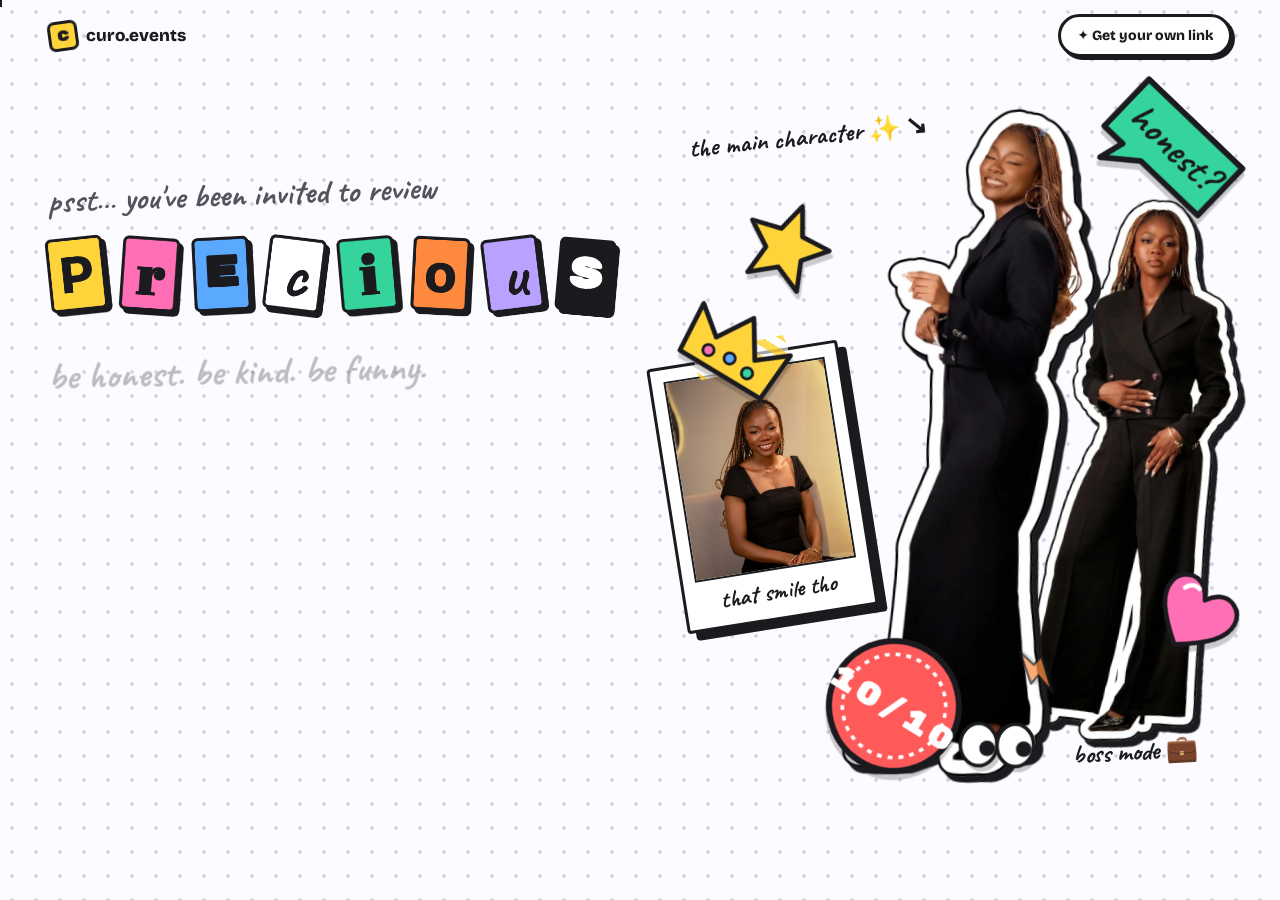
==== index.html @ eadc1a73 "initial commit" ====
<!doctype html>
<html lang="en">
<head>
  <meta charset="utf-8" />
  <meta name="viewport" content="width=device-width, initial-scale=1, viewport-fit=cover" />
  <title>Review Precious</title>
  <meta name="description" content="Be honest. Be kind. Be funny. Precious is reading every answer on camera." />
  <meta name="theme-color" content="#FFD43B" />
  <meta property="og:title" content="Review Precious ✦ she's reading it on camera" />
  <meta property="og:description" content="How kind is she? Why is she still single? 3 minutes, anonymous if you like." />
  <meta property="og:image" content="https://precious.curo.events/assets/img/og.jpg" />
  <meta property="og:url" content="https://precious.curo.events" />
  <meta property="og:type" content="website" />
  <meta name="twitter:card" content="summary_large_image" />
  <link rel="icon" href="data:image/svg+xml,%3Csvg xmlns='http://www.w3.org/2000/svg' viewBox='0 0 64 64'%3E%3Crect x='6' y='6' width='52' height='52' rx='10' fill='%23FFD43B' stroke='%231B1B1F' stroke-width='4' transform='rotate(-8 32 32)'/%3E%3Ctext x='32' y='45' font-family='Arial Black,sans-serif' font-size='34' font-weight='900' text-anchor='middle' fill='%231B1B1F'%3EP%3C/text%3E%3C/svg%3E" />
  <link rel="preconnect" href="https://fonts.googleapis.com" />
  <link rel="preconnect" href="https://fonts.gstatic.com" crossorigin />
  <link href="https://fonts.googleapis.com/css2?family=Bricolage+Grotesque:opsz,wght@12..96,400..800&family=Caveat:wght@500..700&family=Rubik+Mono+One&family=Abril+Fatface&display=swap" rel="stylesheet" />
  <link rel="stylesheet" href="styles.css" />
</head>
<body>
  <!-- Doodle stickers (placeholders until the generated sticker pack arrives) -->
  <svg width="0" height="0" style="position:absolute" aria-hidden="true">
    <defs>
      <symbol id="st-star" viewBox="0 0 100 100"><path d="M50 6l12 30 32 3-24 21 8 32-28-17-28 17 8-32L6 39l32-3z" fill="var(--yellow)" stroke="var(--ink)" stroke-width="5" stroke-linejoin="round"/></symbol>
      <symbol id="st-heart" viewBox="0 0 100 100"><path d="M50 88C20 66 6 50 8 32 10 16 28 8 41 18c4 3 7 7 9 11 2-4 5-8 9-11 13-10 31-2 33 14 2 18-12 34-42 56z" fill="var(--pink)" stroke="var(--ink)" stroke-width="5" stroke-linejoin="round"/><path d="M24 30c2-6 8-10 14-8" fill="none" stroke="#fff" stroke-width="5" stroke-linecap="round"/></symbol>
      <symbol id="st-sparkle" viewBox="0 0 100 100"><path d="M50 4c4 26 20 42 46 46-26 4-42 20-46 46-4-26-20-42-46-46C30 46 46 30 50 4z" fill="var(--blue)" stroke="var(--ink)" stroke-width="5" stroke-linejoin="round"/></symbol>
      <symbol id="st-stamp" viewBox="0 0 120 120"><g transform="rotate(-12 60 60)"><circle cx="60" cy="60" r="54" fill="var(--red)" stroke="var(--ink)" stroke-width="5"/><circle cx="60" cy="60" r="43" fill="none" stroke="#fff" stroke-width="3" stroke-dasharray="4 5"/><text x="60" y="71" text-anchor="middle" font-family="Rubik Mono One, sans-serif" font-size="27" fill="#fff">10/10</text></g></symbol>
      <symbol id="st-arrow" viewBox="0 0 140 80"><path d="M8 60C30 20 70 10 100 30c10 7 6 22-6 18-12-4-4-24 16-28 10-2 18 0 24 4" fill="none" stroke="var(--ink)" stroke-width="5" stroke-linecap="round"/><path d="M124 12l12 12-16 4" fill="none" stroke="var(--ink)" stroke-width="5" stroke-linecap="round" stroke-linejoin="round"/></symbol>
      <symbol id="st-eyes" viewBox="0 0 120 70"><ellipse cx="34" cy="35" rx="26" ry="30" fill="#fff" stroke="var(--ink)" stroke-width="5"/><ellipse cx="86" cy="35" rx="26" ry="30" fill="#fff" stroke="var(--ink)" stroke-width="5"/><circle cx="46" cy="40" r="11" fill="var(--ink)"/><circle cx="98" cy="40" r="11" fill="var(--ink)"/></symbol>
      <symbol id="st-bubble" viewBox="0 0 140 100"><path d="M14 14h112v56H58L30 92l6-22H14z" fill="var(--green)" stroke="var(--ink)" stroke-width="5" stroke-linejoin="round"/><text x="70" y="52" text-anchor="middle" font-family="Caveat, cursive" font-weight="700" font-size="34" fill="var(--ink)">honest?</text></symbol>
      <symbol id="st-cloud" viewBox="0 0 120 80"><path d="M30 70C14 70 6 60 8 48c2-10 12-16 22-14 2-14 14-24 28-24 13 0 24 8 27 20 14-2 27 8 27 21 0 11-9 19-20 19z" fill="#fff" stroke="var(--ink)" stroke-width="5" stroke-linejoin="round"/></symbol>
      <symbol id="st-bolt" viewBox="0 0 80 120"><path d="M48 4L10 68h24l-8 48 46-70H46z" fill="var(--orange)" stroke="var(--ink)" stroke-width="5" stroke-linejoin="round"/></symbol>
      <symbol id="st-crown" viewBox="0 0 120 90"><path d="M10 78l-4-56 30 24L60 8l24 38 30-24-4 56z" fill="var(--yellow)" stroke="var(--ink)" stroke-width="5" stroke-linejoin="round"/><circle cx="36" cy="62" r="6" fill="var(--pink)" stroke="var(--ink)" stroke-width="3"/><circle cx="60" cy="58" r="6" fill="var(--blue)" stroke="var(--ink)" stroke-width="3"/><circle cx="84" cy="62" r="6" fill="var(--green)" stroke="var(--ink)" stroke-width="3"/></symbol>
      <symbol id="st-smile" viewBox="0 0 100 100"><circle cx="50" cy="50" r="44" fill="var(--yellow)" stroke="var(--ink)" stroke-width="5"/><circle cx="36" cy="40" r="6" fill="var(--ink)"/><circle cx="64" cy="40" r="6" fill="var(--ink)"/><path d="M30 60c10 14 30 14 40 0" fill="none" stroke="var(--ink)" stroke-width="5" stroke-linecap="round"/></symbol>
      <symbol id="st-hmm" viewBox="0 0 100 100"><circle cx="50" cy="50" r="44" fill="var(--lilac)" stroke="var(--ink)" stroke-width="5"/><circle cx="36" cy="42" r="6" fill="var(--ink)"/><circle cx="64" cy="42" r="6" fill="var(--ink)"/><path d="M32 66h36" fill="none" stroke="var(--ink)" stroke-width="5" stroke-linecap="round"/></symbol>
      <symbol id="st-flame" viewBox="0 0 90 120"><path d="M45 6c6 22 34 34 34 66 0 24-16 42-34 42S11 96 11 72c0-18 10-26 14-38 4 10 8 14 12 16 2-16 0-30 8-44z" fill="var(--orange)" stroke="var(--ink)" stroke-width="5" stroke-linejoin="round"/><path d="M45 62c4 10 16 16 16 30 0 10-7 16-16 16s-16-6-16-16c0-8 6-12 8-18 2 4 4 6 6 6 0-6 0-12 2-18z" fill="var(--yellow)" stroke="var(--ink)" stroke-width="4" stroke-linejoin="round"/></symbol>
      <symbol id="st-squiggle" viewBox="0 0 300 30"><path d="M4 18c18-14 30 14 48 0s30 14 48 0 30 14 48 0 30 14 48 0 30 14 48 0 30 14 48 0" fill="none" stroke="currentColor" stroke-width="6" stroke-linecap="round"/></symbol>
    </defs>
  </svg>

  <header class="topbar">
    <a class="brand" href="#" data-home><span class="brand-tile">c</span>curo.events</a>
    <a class="pill" href="https://curo.events" target="_blank" rel="noopener" data-request-link>✦ Get your own link</a>
  </header>

  <div class="progress" aria-hidden="true"><span></span></div>

  <main id="app">
    <!-- INTRO -->
    <section class="screen intro is-active" data-screen="intro" aria-labelledby="intro-title">
      <div class="intro-grid">
        <div class="intro-copy">
          <p class="hand invite">psst… you've been invited to review</p>
          <h1 id="intro-title" class="ransom" data-ransom>Precious</h1>
          <p class="hand rules">be honest. be kind. be funny.
            <svg class="squiggle" viewBox="0 0 300 30" aria-hidden="true"><path d="M4 18c18-14 30 14 48 0s30 14 48 0 30 14 48 0 30 14 48 0 30 14 48 0" /></svg>
          </p>
          <p class="lede">She's reading every single answer <mark>on camera</mark> 🎥</p>

          <div class="sticky-note">
            <span class="tape tape-tl" aria-hidden="true"></span>
            <p class="note-title">why this exists ✏️</p>
            <p>To build deeper relationships, and to help her become a better friend, sister, partner and person <strong>to you</strong>.</p>
          </div>

          <div class="intro-cta">
            <button class="btn btn-primary" type="button" data-start>Start the review <span aria-hidden="true">→</span></button>
            <span class="hint">⏱ about 3 mins · 🤫 anonymous if you like</span>
          </div>
        </div>

        <div class="collage" aria-hidden="true">
          <img class="cutout c-hero" src="assets/img/sticker-hero.webp" alt="" fetchpriority="high" />
          <figure class="polaroid p2"><span class="tape"></span><img src="assets/img/smile.jpg" alt="" /><figcaption>that smile tho</figcaption></figure>
          <img class="cutout c-power" src="assets/img/sticker-power.webp" alt="" />
          <p class="hand cut-label l-hero">the main character ✨</p>
          <p class="hand cut-label l-power">boss mode 💼</p>

          <svg class="sticker drag d1"><use href="#st-star"/></svg>
          <svg class="sticker drag d2"><use href="#st-heart"/></svg>
          <svg class="sticker drag d3"><use href="#st-stamp"/></svg>
          <svg class="sticker drag d4"><use href="#st-bubble"/></svg>
          <svg class="sticker drag d5"><use href="#st-crown"/></svg>
          <svg class="sticker drag d6"><use href="#st-eyes"/></svg>
          <svg class="sticker drag d7"><use href="#st-bolt"/></svg>
          <svg class="sticker drag d8"><use href="#st-sparkle"/></svg>
          <p class="hand drag-hint">psst, drag the stickers ↗</p>
        </div>
      </div>

      <div class="washi" aria-hidden="true">
        <div class="washi-track">
          <span>be honest ✦ be kind ✦ be funny ✦ she's reading this on camera 🎥 ✦ is she still single?? 👀 ✦ rate her out of 10 ✦ </span>
          <span>be honest ✦ be kind ✦ be funny ✦ she's reading this on camera 🎥 ✦ is she still single?? 👀 ✦ rate her out of 10 ✦ </span>
        </div>
      </div>
    </section>

    <!-- Question screens are rendered here by app.js -->
    <div id="flow"></div>

    <!-- THANK YOU -->
    <section class="screen thanks" data-screen="thanks" aria-labelledby="thanks-title">
      <canvas class="confetti" aria-hidden="true"></canvas>
      <div class="envelope" aria-hidden="true">
        <div class="env-back"></div>
        <div class="env-letter"><span>for Precious ♥</span></div>
        <div class="env-front"></div>
        <div class="env-flap"></div>
        <div class="env-seal"><svg><use href="#st-heart"/></svg></div>
      </div>
      <h2 id="thanks-title" class="ransom ransom-sm" data-ransom>Sent!</h2>
      <p class="hand thanks-note">Precious will open this on camera. Watch out for the video 👀</p>

      <div class="cta-card">
        <span class="tape tape-tl" aria-hidden="true"></span>
        <span class="tape tape-tr" aria-hidden="true"></span>
        <svg class="sticker cta-star" aria-hidden="true"><use href="#st-star"/></svg>
        <p class="hand cta-kicker">your turn!</p>
        <h3>Want to know what <mark>your</mark> people really think of you?</h3>
        <p>Get your own personalised review link. Send it to friends, family, even clients. Read the answers whenever you like, birthday or not.</p>
        <a class="btn btn-primary" href="https://curo.events" target="_blank" rel="noopener" data-request-link>Request your own link <span aria-hidden="true">→</span></a>
      </div>
    </section>
  </main>


  <script src="https://cdnjs.cloudflare.com/ajax/libs/gsap/3.12.5/gsap.min.js"></script>
  <script src="config.js"></script>
  <script src="app.js"></script>
</body>
</html>
---- styles.css ----
:root {
  --paper: #fcfbff;
  --dot: #d9d4ea;
  --ink: #1b1b1f;
  --yellow: #ffd43b;
  --pink: #ff6fb5;
  --orange: #ff8a3d;
  --blue: #5aa9ff;
  --green: #35d49c;
  --lilac: #b8a1ff;
  --red: #ff5a5a;
  --muted: #55535e;

  --display: "Bricolage Grotesque", system-ui, sans-serif;
  --hand: "Caveat", "Comic Sans MS", cursive;
  --ease: cubic-bezier(0.2, 0.8, 0.2, 1);
  --b: 3px solid var(--ink);
  --gutter: clamp(16px, 4vw, 48px);
}

*, *::before, *::after { box-sizing: border-box; }
html { -webkit-text-size-adjust: 100%; }
body {
  margin: 0;
  min-height: 100svh;
  color: var(--ink);
  background-color: var(--paper);
  background-image: radial-gradient(var(--dot) 1.6px, transparent 1.7px);
  background-size: 24px 24px;
  font-family: var(--display);
  font-size: 17px;
  line-height: 1.5;
  overflow-x: hidden;
  -webkit-font-smoothing: antialiased;
}
img { display: block; max-width: 100%; }
button { font: inherit; color: inherit; cursor: pointer; }
::selection { background: var(--yellow); }
:focus-visible { outline: 3px dashed var(--blue); outline-offset: 4px; }
mark {
  background: linear-gradient(100deg, transparent 2%, var(--yellow) 4%, var(--yellow) 96%, transparent 98%);
  padding: 0 0.2em; margin: 0 -0.1em; color: inherit;
  box-decoration-break: clone; -webkit-box-decoration-break: clone;
}
.hand { font-family: var(--hand); font-weight: 700; }

/* Washi tape pieces */
.tape {
  position: absolute; width: 96px; height: 28px; z-index: 3;
  background: repeating-linear-gradient(45deg, rgba(255, 111, 181, 0.75) 0 8px, rgba(255, 255, 255, 0.6) 8px 16px);
  box-shadow: 0 1px 2px rgba(0, 0, 0, 0.12);
  clip-path: polygon(3% 0, 97% 4%, 100% 50%, 96% 100%, 4% 96%, 0 50%);
}
.tape-tl { top: -12px; left: 18px; transform: rotate(-8deg); }
.tape-tr { top: -12px; right: 18px; transform: rotate(7deg); background: repeating-linear-gradient(-45deg, rgba(90, 169, 255, 0.75) 0 8px, rgba(255, 255, 255, 0.6) 8px 16px); }

/* Top bar */
.topbar {
  position: fixed; top: 0; left: 0; right: 0; z-index: 40;
  display: flex; justify-content: space-between; align-items: center;
  padding: 14px var(--gutter);
  padding-top: max(14px, env(safe-area-inset-top));
  pointer-events: none;
}
.topbar > * { pointer-events: auto; }
.brand { display: inline-flex; align-items: center; gap: 8px; font-weight: 800; font-size: 17px; color: var(--ink); text-decoration: none; }
.brand-tile {
  display: grid; place-items: center; width: 30px; height: 30px;
  background: var(--yellow); border: var(--b); border-radius: 7px;
  font-family: "Rubik Mono One", sans-serif; font-size: 14px; transform: rotate(-8deg);
}
.pill {
  display: inline-block; color: var(--ink); text-decoration: none;
  background: #fff; border: var(--b); border-radius: 999px;
  padding: 8px 16px; font-size: 14px; font-weight: 800;
  box-shadow: 3px 3px 0 var(--ink);
  transition: transform 0.2s var(--ease), box-shadow 0.2s var(--ease), background 0.2s;
}
.pill:hover { background: var(--yellow); transform: translate(-2px, -2px) rotate(-2deg); box-shadow: 5px 5px 0 var(--ink); }

.progress { position: fixed; left: 0; right: 0; top: 0; height: 7px; z-index: 41; }
.progress span {
  display: block; height: 100%; width: 0;
  background: repeating-linear-gradient(-45deg, var(--pink) 0 10px, var(--yellow) 10px 20px);
  border-bottom: 2px solid var(--ink); border-right: 2px solid var(--ink);
  transition: width 0.6s var(--ease);
}

/* Screens */
.screen { display: none; min-height: 100svh; padding: 92px var(--gutter) 48px; position: relative; }
.screen.is-active { display: flex; flex-direction: column; }

/* Buttons */
.btn {
  color: var(--ink); text-decoration: none;
  display: inline-flex; align-items: center; gap: 10px;
  border: var(--b); border-radius: 14px;
  padding: 15px 26px;
  font-weight: 800; font-size: 18px;
  background: #fff;
  box-shadow: 5px 5px 0 var(--ink);
  transition: transform 0.18s var(--ease), box-shadow 0.18s var(--ease), background 0.2s;
}
.btn span { transition: transform 0.25s var(--ease); display: inline-block; }
.btn:hover { transform: translate(-2px, -2px) rotate(-1deg); box-shadow: 7px 7px 0 var(--ink); }
.btn:hover span { transform: translateX(4px) rotate(-10deg); }
.btn:active { transform: translate(3px, 3px); box-shadow: 1px 1px 0 var(--ink); }
.btn-primary { background: var(--pink); }
.btn-ghost {
  border: 0; box-shadow: none; background: transparent; padding: 15px 10px;
  font-family: var(--hand); font-size: 24px; font-weight: 700; text-decoration: underline wavy; text-underline-offset: 6px;
}
.btn-ghost:hover { box-shadow: none; transform: rotate(-3deg); }
.btn-block { width: 100%; justify-content: center; }
.btn:disabled { opacity: 0.4; pointer-events: none; }

.sticker { position: absolute; width: 80px; height: 80px; z-index: 4; filter: drop-shadow(3px 4px 0 rgba(27, 27, 31, 0.22)); }

/* ---------- INTRO ---------- */
.intro { padding-bottom: 0; overflow: hidden; }
.intro-grid {
  flex: 1; display: grid; grid-template-columns: 1fr 1fr;
  gap: clamp(16px, 4vw, 64px); align-items: center;
  max-width: 1320px; width: 100%; margin: 0 auto;
}
.intro-copy { position: relative; z-index: 5; }
.invite { font-size: clamp(26px, 2.6vw, 34px); margin: 0 0 10px; transform: rotate(-2deg); transform-origin: left; color: var(--muted); }

/* Ransom-note letters */
.ransom { margin: 0; display: flex; flex-wrap: nowrap; gap: 1.2cqi; line-height: 1; container-type: inline-size; width: 100%; max-width: 640px; }
.ransom-sm { max-width: 400px; margin-inline: auto; }
.ransom .tile {
  flex: 1 1 0; min-width: 0;
  display: grid; place-items: center;
  aspect-ratio: 0.82;
  font-size: 9.6cqi;
  border: var(--b); border-radius: 6px;
  box-shadow: 4px 4px 0 var(--ink);
  will-change: transform;
}
.ransom-sm .tile { font-size: 13cqi; }
.ransom .f0 { font-family: var(--display); font-weight: 800; }
.ransom .f1 { font-family: "Abril Fatface", serif; }
.ransom .f2 { font-family: "Rubik Mono One", sans-serif; font-size: 7.6cqi; }
.ransom .f3 { font-family: var(--hand); font-weight: 700; font-size: 12cqi; }
.ransom-sm .f2 { font-size: 10cqi; }
.ransom-sm .f3 { font-size: 16cqi; }

.rules { position: relative; display: inline-block; font-size: clamp(30px, 3vw, 40px); margin: 22px 0 0; transform: rotate(-1.5deg); }
.squiggle { position: absolute; left: 0; bottom: -10px; width: 100%; height: 16px; overflow: visible; }
.squiggle path { fill: none; stroke: var(--pink); stroke-width: 6; stroke-linecap: round; }
.lede { font-size: clamp(19px, 1.7vw, 23px); font-weight: 600; margin: 18px 0 0; max-width: 40ch; }
.lede mark { white-space: nowrap; }

.sticky-note {
  position: relative; margin: 30px 0 0; max-width: 420px;
  background: var(--yellow); border: var(--b); border-radius: 4px;
  padding: 22px 22px 18px;
  box-shadow: 6px 6px 0 var(--ink);
  transform: rotate(-1.8deg);
  font-size: 16px;
}
.sticky-note p { margin: 0; }
.note-title { font-family: var(--hand); font-weight: 700; font-size: 28px; line-height: 1; margin-bottom: 6px !important; }
.intro-cta { display: flex; flex-wrap: wrap; align-items: center; gap: 14px 20px; margin-top: 34px; }
.hint { font-size: 15px; font-weight: 600; color: var(--muted); }

.collage { position: relative; height: min(76svh, 700px); }
.polaroid {
  position: absolute; margin: 0;
  background: #fff; border: var(--b); border-radius: 4px;
  padding: 12px 12px 0;
  box-shadow: 8px 8px 0 var(--ink);
}
.polaroid img { width: 100%; aspect-ratio: 4 / 5; object-fit: cover; border: 2px solid var(--ink); }
.polaroid figcaption { font-family: var(--hand); font-weight: 700; font-size: 24px; text-align: center; padding: 6px 0 10px; line-height: 1.3; }
.polaroid .tape { top: -14px; left: 50%; margin-left: -48px; transform: rotate(-4deg); }
.cutout { position: absolute; width: auto; max-width: none; filter: drop-shadow(6px 6px 0 var(--ink)); pointer-events: none; }
.c-hero { height: 98%; left: 34%; top: 0; transform: rotate(3deg); z-index: 3; }
.c-power { height: 80%; right: 0; top: 13%; transform: rotate(6deg); z-index: 1; }
.cut-label { position: absolute; margin: 0; font-size: 26px; line-height: 1.2; z-index: 6; white-space: nowrap; }
.l-hero { top: 2%; left: 4%; transform: rotate(-6deg); }
.l-hero::after { content: " ↘"; }
.l-power { top: 92%; right: 6%; transform: rotate(-3deg); }
.p2 { width: 34%; left: 0; top: 36%; transform: rotate(-9deg); z-index: 3; }
.p2 img { object-position: 50% 16%; }
.p2 .tape { background: repeating-linear-gradient(45deg, rgba(255, 212, 59, 0.85) 0 8px, rgba(255, 255, 255, 0.6) 8px 16px); }

.drag { cursor: grab; touch-action: none; user-select: none; -webkit-user-select: none; }
.drag:active { cursor: grabbing; }
.drag.dragging { filter: drop-shadow(8px 12px 0 rgba(27, 27, 31, 0.25)); z-index: 10; }
.d1 { top: 14%; left: 14%; width: 84px; height: 84px; }
.d2 { bottom: 20%; right: 0; width: 76px; height: 76px; }
.d3 { bottom: 4%; left: 30%; width: 116px; height: 116px; }
.d4 { top: 0; right: 0; width: 130px; height: 94px; }
.d5 { top: 30%; left: 4%; width: 96px; height: 72px; }
.d6 { bottom: 3%; right: 34%; width: 84px; height: 50px; }
.d7 { bottom: 12%; right: 30%; width: 50px; height: 76px; }
.d8 { top: 0; left: 62%; width: 52px; height: 52px; }
.drag-hint { position: absolute; bottom: -34px; left: 2%; margin: 0; font-size: 24px; color: var(--muted); transform: rotate(-4deg); z-index: 6; }

.washi {
  margin: 28px calc(var(--gutter) * -1) 0;
  overflow: hidden; white-space: nowrap;
  background: repeating-linear-gradient(90deg, rgba(255, 212, 59, 0.9) 0 40px, rgba(255, 228, 120, 0.9) 40px 80px);
  border-top: var(--b); border-bottom: var(--b);
  font-family: var(--hand); font-weight: 700; font-size: clamp(24px, 2.4vw, 32px);
  padding: 6px 0 8px;
  transform: rotate(-1.5deg) scale(1.03);
}
.washi-track { display: inline-flex; animation: marquee 30s linear infinite; }
.washi-track span { padding-right: 0.5em; }
@keyframes marquee { to { transform: translateX(-50%); } }

/* ---------- QUESTION SCREENS ---------- */
.q-screen { justify-content: center; padding-bottom: 80px; }
.q-wrap { width: 100%; max-width: 760px; margin: 0 auto; position: relative; }
.q-count { display: flex; align-items: center; gap: 10px; margin-bottom: 22px; flex-wrap: wrap; }
.label-tape {
  display: inline-block; background: var(--ink); color: #fff;
  font-family: "Rubik Mono One", sans-serif; font-size: 12px; letter-spacing: 0.08em;
  padding: 7px 12px 6px; border-radius: 3px; transform: rotate(-2deg);
}
.label-tape.alt { background: #fff; color: var(--ink); border: 2px solid var(--ink); transform: rotate(1.5deg); }

.scrap {
  position: relative;
  background: var(--scrap, var(--yellow));
  border: var(--b); border-radius: 6px;
  padding: clamp(26px, 4vw, 40px) clamp(20px, 3.4vw, 36px);
  box-shadow: 8px 8px 0 var(--ink);
  transform: rotate(var(--tilt, -1deg));
}
.q-title {
  font-family: var(--display); font-weight: 800;
  font-size: clamp(1.9rem, 4.8vw, 3.3rem);
  line-height: 1.22; letter-spacing: -0.02em;
  margin: 0; text-wrap: balance;
  padding-right: clamp(70px, 14vw, 120px);
}
.q-title em {
  font-style: normal;
  background: #fff; border: 2.5px solid var(--ink); border-radius: 8px;
  padding: 0 0.16em; box-shadow: 3px 3px 0 var(--ink);
  box-decoration-break: clone; -webkit-box-decoration-break: clone;
}
.mini-pol {
  position: absolute; top: -34px; right: -14px; z-index: 3;
  width: clamp(88px, 13vw, 124px);
  background: #fff; border: var(--b); border-radius: 3px; padding: 6px 6px 18px;
  box-shadow: 4px 4px 0 var(--ink); transform: rotate(7deg);
}
.mini-pol img { width: 100%; aspect-ratio: 1; object-fit: cover; object-position: 50% 14%; border: 2px solid var(--ink); }
.mini-pol .slap { position: absolute; width: 64px; height: 64px; left: -26px; bottom: -14px; }
.q-sub { font-weight: 600; margin: 18px 0 0; }

.answer { margin-top: 28px; }
.paper {
  background-color: #fff;
  background-image: repeating-linear-gradient(transparent 0 43px, #c9dcff 43px 45px);
  border: var(--b); border-radius: 6px;
  box-shadow: 5px 5px 0 var(--ink);
  padding: 6px 18px 4px;
  transform: rotate(0.6deg);
  position: relative;
}
.paper::before { content: ""; position: absolute; top: 0; bottom: 0; left: 44px; border-left: 2px solid rgba(255, 90, 90, 0.5); }
.input-line, .input-area {
  width: 100%; background: transparent; border: 0; outline: none; color: var(--ink);
  font-family: var(--hand); font-weight: 600; font-size: 32px; line-height: 45px;
  padding: 0 0 0 36px; display: block;
}
.input-area { resize: none; min-height: 135px; overflow: hidden; }
.input-line::placeholder, .input-area::placeholder { color: var(--muted); opacity: 0.85; }
.input-line:disabled { opacity: 0.35; }

.toggle { display: inline-flex; align-items: center; gap: 12px; margin-top: 22px; font-size: 17px; font-weight: 700; cursor: pointer; user-select: none; }
.toggle input { position: absolute; opacity: 0; pointer-events: none; }
.toggle .track { width: 52px; height: 30px; border-radius: 999px; background: #fff; border: var(--b); position: relative; transition: background 0.25s; box-shadow: 2px 2px 0 var(--ink); }
.toggle .track::after { content: ""; position: absolute; top: 3px; left: 3px; width: 18px; height: 18px; border-radius: 50%; background: var(--ink); transition: transform 0.3s var(--ease); }
.toggle input:checked + .track { background: var(--green); }
.toggle input:checked + .track::after { transform: translateX(22px); }
.toggle input:focus-visible + .track { outline: 3px dashed var(--blue); outline-offset: 3px; }

/* Relationship stickers */
.rel-grid { display: grid; grid-template-columns: repeat(auto-fill, minmax(165px, 1fr)); gap: 16px; margin-top: 30px; }
.rel-card {
  display: flex; flex-direction: column; align-items: flex-start; gap: 8px; text-align: left;
  background: var(--c, #fff); border: var(--b); border-radius: 14px;
  padding: 16px; font-weight: 800; font-size: 16px;
  box-shadow: 4px 4px 0 var(--ink);
  transform: rotate(var(--r, 0deg));
  transition: transform 0.2s var(--ease), box-shadow 0.2s var(--ease);
}
.rel-card .emo { font-size: 32px; line-height: 1; }
.rel-card:hover { transform: rotate(0deg) translate(-2px, -3px) scale(1.03); box-shadow: 6px 7px 0 var(--ink); }
.rel-card[aria-pressed="true"] { background: var(--ink); color: #fff; transform: rotate(0) scale(1.06); box-shadow: 6px 6px 0 var(--pink); }

/* Rating bubbles */
.rating { display: grid; grid-template-columns: repeat(10, 1fr); gap: 10px; margin-top: 30px; }
.rate-btn {
  width: 100%; aspect-ratio: 1; border-radius: 50%;
  background: #fff; border: var(--b);
  font-weight: 800; font-size: clamp(18px, 2.2vw, 24px);
  box-shadow: 3px 3px 0 var(--ink);
  transition: transform 0.18s var(--ease), background 0.18s, box-shadow 0.18s;
}
.rate-btn:hover { transform: translateY(-4px) rotate(-6deg); }
.rate-btn.is-lit { background: var(--c); }
.rate-btn[aria-checked="true"] { transform: scale(1.22) rotate(-8deg); box-shadow: 4px 4px 0 var(--ink); z-index: 2; }
.rate-scale { display: flex; justify-content: space-between; font-family: var(--hand); font-weight: 700; font-size: 22px; color: var(--muted); margin-top: 10px; }
.reaction { margin-top: 20px; min-height: 70px; display: flex; align-items: center; gap: 14px; font-family: var(--hand); font-weight: 700; font-size: clamp(28px, 3vw, 36px); }
.reaction .big {
  display: inline-grid; place-items: center; min-width: 70px; height: 70px; padding: 0 10px;
  background: var(--ink); color: #fff; border-radius: 12px;
  font-family: "Rubik Mono One", sans-serif; font-size: 30px; transform: rotate(-6deg);
}

.q-actions { display: flex; align-items: center; gap: 10px; margin-top: 30px; flex-wrap: wrap; }
.q-actions .key-hint { margin-left: auto; font-family: var(--hand); font-weight: 700; font-size: 22px; color: var(--muted); }
.q-back { position: absolute; left: var(--gutter); bottom: 22px; background: none; border: 0; font-family: var(--hand); font-weight: 700; font-size: 24px; color: var(--muted); padding: 6px 0; }
.q-back:hover { color: var(--ink); transform: rotate(-3deg); }

.review-list { list-style: none; padding: 0; margin: 24px 0 0; max-height: 44svh; overflow: auto; background: #fff; border: var(--b); border-radius: 8px; box-shadow: 5px 5px 0 var(--ink); }
.review-list li { display: grid; grid-template-columns: 1fr auto; gap: 16px; padding: 12px 16px; border-bottom: 2px dashed var(--dot); font-size: 15px; }
.review-list li:last-child { border-bottom: 0; }
.review-list .rq { color: var(--muted); font-weight: 500; }
.review-list .ra { font-family: var(--hand); font-weight: 700; font-size: 22px; line-height: 1.1; text-align: right; max-width: 20ch; line-height: 1.3; overflow: hidden; text-overflow: ellipsis; white-space: nowrap; }
.review-list button { background: none; border: 0; padding: 0; text-align: left; }
.review-list button:hover .rq { color: var(--ink); text-decoration: underline wavy var(--pink); }
.form-error { display: inline-block; background: #c62828; color: #fff; font-weight: 700; font-size: 15px; margin: 16px 0 0; padding: 6px 12px; border: 2px solid var(--ink); border-radius: 8px; transform: rotate(-1deg); }
.form-error[hidden] { display: none; }

/* ---------- THANKS ---------- */
.thanks { align-items: center; text-align: center; justify-content: center; overflow: hidden; }
.confetti { position: fixed; inset: 0; width: 100%; height: 100%; pointer-events: none; z-index: 30; }
.thanks .ransom { justify-content: center; margin-top: 26px; }
.thanks-note { font-size: clamp(26px, 3vw, 34px); margin: 14px auto 0; max-width: 24ch; line-height: 1.3; transform: rotate(-1deg); }

.envelope { position: relative; width: 230px; height: 156px; margin-top: 10px; perspective: 800px; }
.env-back, .env-front, .env-flap, .env-letter { position: absolute; left: 0; width: 100%; }
.env-back { inset: 0; height: 100%; background: var(--blue); border: var(--b); border-radius: 10px; }
.env-letter {
  left: 9%; width: 82%; height: 124px; bottom: 10px;
  background: #fff; border: 2.5px solid var(--ink); border-radius: 4px;
  display: grid; place-items: start center; padding-top: 14px;
  font-family: var(--hand); font-weight: 700; font-size: 24px;
}
.env-front {
  bottom: 0; height: 100%;
  background: var(--yellow);
  clip-path: polygon(0 0, 50% 55%, 100% 0, 100% 100%, 0 100%);
  border-radius: 10px;
  box-shadow: inset 0 0 0 3px var(--ink);
}
.env-flap { top: 0; height: 60%; background: var(--pink); clip-path: polygon(0 0, 100% 0, 50% 100%); transform-origin: top center; }
.env-seal { position: absolute; left: 50%; top: 50%; width: 58px; height: 58px; margin: -29px 0 0 -29px; z-index: 4; }
.env-seal svg { width: 100%; height: 100%; }

.cta-card {
  position: relative; margin-top: 52px; max-width: 580px; width: 100%; text-align: left;
  background: var(--green); border: var(--b); border-radius: 8px;
  padding: 32px 30px 30px; box-shadow: 10px 10px 0 var(--ink); transform: rotate(-1deg);
}
.cta-kicker { font-size: 30px; margin: 0; line-height: 1; transform: rotate(-3deg); transform-origin: left; }
.cta-card h3 { font-weight: 800; font-size: clamp(26px, 3.4vw, 36px); line-height: 1.18; margin: 8px 0 12px; letter-spacing: -0.02em; }
.cta-card p { margin: 0 0 24px; font-weight: 500; }
.cta-card .btn-primary { background: #fff; }
.cta-star { top: -36px; right: 14px; width: 72px; height: 72px; }

/* ---------- RESPONSIVE ---------- */
@media (max-width: 900px) {
  .screen { padding-top: 76px; }
  .intro-grid { grid-template-columns: 1fr; gap: 14px; }
  .collage { order: -1; height: 92vw; max-height: 480px; margin: 8px 0 6px; }
  .polaroid { padding: 7px 7px 0; box-shadow: 5px 5px 0 var(--ink); }
  .polaroid figcaption { font-size: 17px; padding: 3px 0 6px; }
  .polaroid .tape { width: 70px; height: 22px; margin-left: -35px; }
  .p2 { width: 32%; top: 30%; }
  .cut-label { font-size: 18px; }
  .sticker.drag { scale: 0.68; }
  .drag-hint { font-size: 19px; bottom: -14px; }
  .ransom { gap: 4px; }
  .ransom .tile { box-shadow: 3px 3px 0 var(--ink); border-width: 2.5px; }
  .d5 { top: 12%; left: 2%; }
  .d3 { top: auto; bottom: -9%; left: 36%; }
  .d6, .d7 { display: none; }
  .intro-cta { margin-bottom: 8px; }
  .rating { grid-template-columns: repeat(5, 1fr); gap: 12px; }
  .mini-pol { top: -58px; right: -4px; width: 78px; padding: 5px 5px 14px; }
  .q-title { padding-right: 76px; }
  .q-actions .key-hint { display: none; }
  .q-back { bottom: 12px; }
}
@media (max-width: 420px) {
  .rel-grid { grid-template-columns: 1fr 1fr; gap: 12px; }
  .rel-card { padding: 12px; font-size: 14.5px; }
  .pill { padding: 7px 12px; font-size: 13px; }
  .brand { font-size: 15px; }
  .input-line, .input-area { font-size: 28px; }
}

@media (prefers-reduced-motion: reduce) {
  *, *::before, *::after { animation-duration: 0.001ms !important; animation-iteration-count: 1 !important; transition-duration: 0.001ms !important; }
}
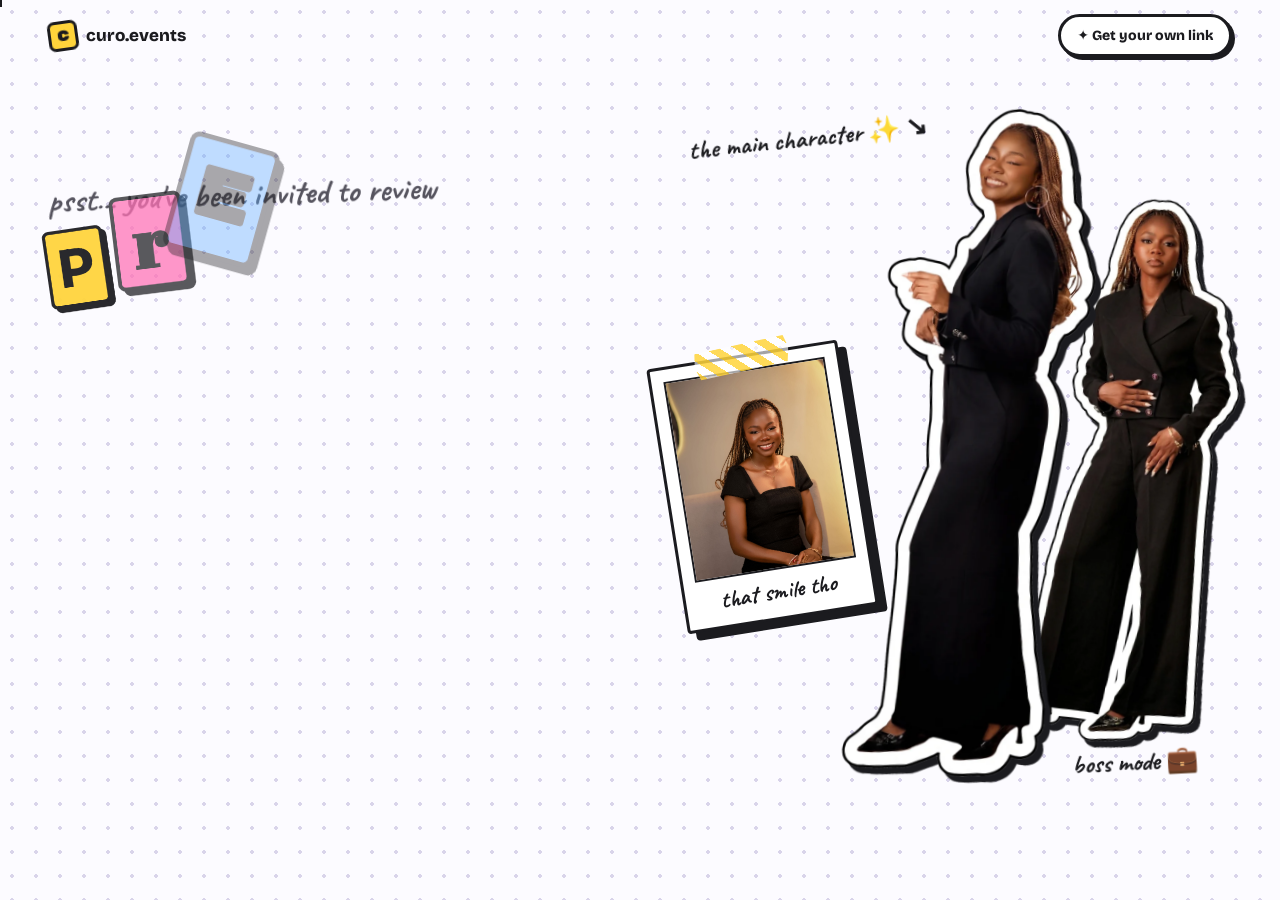
==== commit 0713d478: "Precious Wrapped, new questions, Firebase" ====
--- a/index.html
+++ b/index.html
@@ -19,25 +19,6 @@
   <link rel="stylesheet" href="styles.css" />
 </head>
 <body>
-  <!-- Doodle stickers (placeholders until the generated sticker pack arrives) -->
-  <svg width="0" height="0" style="position:absolute" aria-hidden="true">
-    <defs>
-      <symbol id="st-star" viewBox="0 0 100 100"><path d="M50 6l12 30 32 3-24 21 8 32-28-17-28 17 8-32L6 39l32-3z" fill="var(--yellow)" stroke="var(--ink)" stroke-width="5" stroke-linejoin="round"/></symbol>
-      <symbol id="st-heart" viewBox="0 0 100 100"><path d="M50 88C20 66 6 50 8 32 10 16 28 8 41 18c4 3 7 7 9 11 2-4 5-8 9-11 13-10 31-2 33 14 2 18-12 34-42 56z" fill="var(--pink)" stroke="var(--ink)" stroke-width="5" stroke-linejoin="round"/><path d="M24 30c2-6 8-10 14-8" fill="none" stroke="#fff" stroke-width="5" stroke-linecap="round"/></symbol>
-      <symbol id="st-sparkle" viewBox="0 0 100 100"><path d="M50 4c4 26 20 42 46 46-26 4-42 20-46 46-4-26-20-42-46-46C30 46 46 30 50 4z" fill="var(--blue)" stroke="var(--ink)" stroke-width="5" stroke-linejoin="round"/></symbol>
-      <symbol id="st-stamp" viewBox="0 0 120 120"><g transform="rotate(-12 60 60)"><circle cx="60" cy="60" r="54" fill="var(--red)" stroke="var(--ink)" stroke-width="5"/><circle cx="60" cy="60" r="43" fill="none" stroke="#fff" stroke-width="3" stroke-dasharray="4 5"/><text x="60" y="71" text-anchor="middle" font-family="Rubik Mono One, sans-serif" font-size="27" fill="#fff">10/10</text></g></symbol>
-      <symbol id="st-arrow" viewBox="0 0 140 80"><path d="M8 60C30 20 70 10 100 30c10 7 6 22-6 18-12-4-4-24 16-28 10-2 18 0 24 4" fill="none" stroke="var(--ink)" stroke-width="5" stroke-linecap="round"/><path d="M124 12l12 12-16 4" fill="none" stroke="var(--ink)" stroke-width="5" stroke-linecap="round" stroke-linejoin="round"/></symbol>
-      <symbol id="st-eyes" viewBox="0 0 120 70"><ellipse cx="34" cy="35" rx="26" ry="30" fill="#fff" stroke="var(--ink)" stroke-width="5"/><ellipse cx="86" cy="35" rx="26" ry="30" fill="#fff" stroke="var(--ink)" stroke-width="5"/><circle cx="46" cy="40" r="11" fill="var(--ink)"/><circle cx="98" cy="40" r="11" fill="var(--ink)"/></symbol>
-      <symbol id="st-bubble" viewBox="0 0 140 100"><path d="M14 14h112v56H58L30 92l6-22H14z" fill="var(--green)" stroke="var(--ink)" stroke-width="5" stroke-linejoin="round"/><text x="70" y="52" text-anchor="middle" font-family="Caveat, cursive" font-weight="700" font-size="34" fill="var(--ink)">honest?</text></symbol>
-      <symbol id="st-cloud" viewBox="0 0 120 80"><path d="M30 70C14 70 6 60 8 48c2-10 12-16 22-14 2-14 14-24 28-24 13 0 24 8 27 20 14-2 27 8 27 21 0 11-9 19-20 19z" fill="#fff" stroke="var(--ink)" stroke-width="5" stroke-linejoin="round"/></symbol>
-      <symbol id="st-bolt" viewBox="0 0 80 120"><path d="M48 4L10 68h24l-8 48 46-70H46z" fill="var(--orange)" stroke="var(--ink)" stroke-width="5" stroke-linejoin="round"/></symbol>
-      <symbol id="st-crown" viewBox="0 0 120 90"><path d="M10 78l-4-56 30 24L60 8l24 38 30-24-4 56z" fill="var(--yellow)" stroke="var(--ink)" stroke-width="5" stroke-linejoin="round"/><circle cx="36" cy="62" r="6" fill="var(--pink)" stroke="var(--ink)" stroke-width="3"/><circle cx="60" cy="58" r="6" fill="var(--blue)" stroke="var(--ink)" stroke-width="3"/><circle cx="84" cy="62" r="6" fill="var(--green)" stroke="var(--ink)" stroke-width="3"/></symbol>
-      <symbol id="st-smile" viewBox="0 0 100 100"><circle cx="50" cy="50" r="44" fill="var(--yellow)" stroke="var(--ink)" stroke-width="5"/><circle cx="36" cy="40" r="6" fill="var(--ink)"/><circle cx="64" cy="40" r="6" fill="var(--ink)"/><path d="M30 60c10 14 30 14 40 0" fill="none" stroke="var(--ink)" stroke-width="5" stroke-linecap="round"/></symbol>
-      <symbol id="st-hmm" viewBox="0 0 100 100"><circle cx="50" cy="50" r="44" fill="var(--lilac)" stroke="var(--ink)" stroke-width="5"/><circle cx="36" cy="42" r="6" fill="var(--ink)"/><circle cx="64" cy="42" r="6" fill="var(--ink)"/><path d="M32 66h36" fill="none" stroke="var(--ink)" stroke-width="5" stroke-linecap="round"/></symbol>
-      <symbol id="st-flame" viewBox="0 0 90 120"><path d="M45 6c6 22 34 34 34 66 0 24-16 42-34 42S11 96 11 72c0-18 10-26 14-38 4 10 8 14 12 16 2-16 0-30 8-44z" fill="var(--orange)" stroke="var(--ink)" stroke-width="5" stroke-linejoin="round"/><path d="M45 62c4 10 16 16 16 30 0 10-7 16-16 16s-16-6-16-16c0-8 6-12 8-18 2 4 4 6 6 6 0-6 0-12 2-18z" fill="var(--yellow)" stroke="var(--ink)" stroke-width="4" stroke-linejoin="round"/></symbol>
-      <symbol id="st-squiggle" viewBox="0 0 300 30"><path d="M4 18c18-14 30 14 48 0s30 14 48 0 30 14 48 0 30 14 48 0 30 14 48 0 30 14 48 0" fill="none" stroke="currentColor" stroke-width="6" stroke-linecap="round"/></symbol>
-    </defs>
-  </svg>
 
   <header class="topbar">
     <a class="brand" href="#" data-home><span class="brand-tile">c</span>curo.events</a>
@@ -128,6 +109,8 @@
 
   <script src="https://cdnjs.cloudflare.com/ajax/libs/gsap/3.12.5/gsap.min.js"></script>
   <script src="config.js"></script>
+  <script src="countries.js"></script>
+  <script src="shared.js"></script>
   <script src="app.js"></script>
 </body>
 </html>
--- a/styles.css
+++ b/styles.css
@@ -133,18 +133,18 @@
   flex: 1 1 0; min-width: 0;
   display: grid; place-items: center;
   aspect-ratio: 0.82;
-  font-size: 9.6cqi;
+  font-size: calc(9.6cqi * var(--k, 1));
   border: var(--b); border-radius: 6px;
   box-shadow: 4px 4px 0 var(--ink);
   will-change: transform;
 }
-.ransom-sm .tile { font-size: 13cqi; }
+.ransom-sm .tile { font-size: calc(13cqi * var(--k, 1)); }
 .ransom .f0 { font-family: var(--display); font-weight: 800; }
 .ransom .f1 { font-family: "Abril Fatface", serif; }
-.ransom .f2 { font-family: "Rubik Mono One", sans-serif; font-size: 7.6cqi; }
-.ransom .f3 { font-family: var(--hand); font-weight: 700; font-size: 12cqi; }
-.ransom-sm .f2 { font-size: 10cqi; }
-.ransom-sm .f3 { font-size: 16cqi; }
+.ransom .f2 { font-family: "Rubik Mono One", sans-serif; font-size: calc(7.6cqi * var(--k, 1)); }
+.ransom .f3 { font-family: var(--hand); font-weight: 700; font-size: calc(12cqi * var(--k, 1)); }
+.ransom-sm .f2 { font-size: calc(10cqi * var(--k, 1)); }
+.ransom-sm .f3 { font-size: calc(16cqi * var(--k, 1)); }
 
 .rules { position: relative; display: inline-block; font-size: clamp(30px, 3vw, 40px); margin: 22px 0 0; transform: rotate(-1.5deg); }
 .squiggle { position: absolute; left: 0; bottom: -10px; width: 100%; height: 16px; overflow: visible; }
@@ -215,7 +215,7 @@
 /* ---------- QUESTION SCREENS ---------- */
 .q-screen { justify-content: center; padding-bottom: 80px; }
 .q-wrap { width: 100%; max-width: 760px; margin: 0 auto; position: relative; }
-.q-count { display: flex; align-items: center; gap: 10px; margin-bottom: 22px; flex-wrap: wrap; }
+.q-count { display: flex; align-items: flex-end; gap: 10px; margin-bottom: 18px; flex-wrap: wrap; }
 .label-tape {
   display: inline-block; background: var(--ink); color: #fff;
   font-family: "Rubik Mono One", sans-serif; font-size: 12px; letter-spacing: 0.08em;
@@ -236,8 +236,8 @@
   font-size: clamp(1.9rem, 4.8vw, 3.3rem);
   line-height: 1.22; letter-spacing: -0.02em;
   margin: 0; text-wrap: balance;
-  padding-right: clamp(70px, 14vw, 120px);
-}
+}
+.q-title small { font-size: 0.58em; font-weight: 700; opacity: 0.8; white-space: nowrap; }
 .q-title em {
   font-style: normal;
   background: #fff; border: 2.5px solid var(--ink); border-radius: 8px;
@@ -245,13 +245,13 @@
   box-decoration-break: clone; -webkit-box-decoration-break: clone;
 }
 .mini-pol {
-  position: absolute; top: -34px; right: -14px; z-index: 3;
-  width: clamp(88px, 13vw, 124px);
-  background: #fff; border: var(--b); border-radius: 3px; padding: 6px 6px 18px;
-  box-shadow: 4px 4px 0 var(--ink); transform: rotate(7deg);
+  position: relative; margin: 0 0 -26px auto; z-index: 3; flex: 0 0 auto;
+  width: clamp(72px, 10vw, 104px);
+  background: #fff; border: var(--b); border-radius: 3px; padding: 5px 5px 14px;
+  box-shadow: 4px 4px 0 var(--ink); transform: rotate(6deg);
 }
 .mini-pol img { width: 100%; aspect-ratio: 1; object-fit: cover; object-position: 50% 14%; border: 2px solid var(--ink); }
-.mini-pol .slap { position: absolute; width: 64px; height: 64px; left: -26px; bottom: -14px; }
+.mini-pol .slap { position: absolute; width: 58px; height: 58px; left: -30px; bottom: -16px; }
 .q-sub { font-weight: 600; margin: 18px 0 0; }
 
 .answer { margin-top: 28px; }
@@ -283,18 +283,54 @@
 .toggle input:focus-visible + .track { outline: 3px dashed var(--blue); outline-offset: 3px; }
 
 /* Relationship stickers */
-.rel-grid { display: grid; grid-template-columns: repeat(auto-fill, minmax(165px, 1fr)); gap: 16px; margin-top: 30px; }
+.rel-grid { display: grid; grid-template-columns: repeat(auto-fit, minmax(min(100%, 250px), 1fr)); gap: 14px; margin-top: 30px; }
 .rel-card {
-  display: flex; flex-direction: column; align-items: flex-start; gap: 8px; text-align: left;
-  background: var(--c, #fff); border: var(--b); border-radius: 14px;
-  padding: 16px; font-weight: 800; font-size: 16px;
+  display: flex; align-items: center; gap: 14px; text-align: left; width: 100%;
+  min-height: 72px; padding: 14px 18px;
+  background: #fff; border: var(--b); border-radius: 16px;
+  font-weight: 800; font-size: clamp(17px, 1.6vw, 19px); line-height: 1.2;
   box-shadow: 4px 4px 0 var(--ink);
-  transform: rotate(var(--r, 0deg));
-  transition: transform 0.2s var(--ease), box-shadow 0.2s var(--ease);
-}
-.rel-card .emo { font-size: 32px; line-height: 1; }
-.rel-card:hover { transform: rotate(0deg) translate(-2px, -3px) scale(1.03); box-shadow: 6px 7px 0 var(--ink); }
-.rel-card[aria-pressed="true"] { background: var(--ink); color: #fff; transform: rotate(0) scale(1.06); box-shadow: 6px 6px 0 var(--pink); }
+  transition: transform 0.18s var(--ease), box-shadow 0.18s var(--ease), background 0.18s;
+}
+.rel-card .emo {
+  flex: 0 0 auto; display: grid; place-items: center; width: 46px; height: 46px; border-radius: 12px;
+  background: var(--c, var(--yellow)); border: 2.5px solid var(--ink); font-size: 26px; line-height: 1;
+}
+.rel-card:hover { transform: translate(-2px, -2px); box-shadow: 6px 6px 0 var(--ink); background: #fffdf2; }
+.rel-card[aria-pressed="true"] { background: var(--ink); color: #fff; box-shadow: 6px 6px 0 var(--pink); }
+.rel-card[aria-pressed="true"] .emo { border-color: #fff; }
+
+/* Location + year */
+.field-grid { display: grid; gap: 10px; margin-top: 28px; }
+.f-label { font-weight: 800; font-size: 15px; margin-top: 8px; }
+.select-wrap { position: relative; }
+.select-wrap::after { content: "▾"; position: absolute; right: 18px; top: 50%; transform: translateY(-50%); font-size: 20px; pointer-events: none; }
+.big-select {
+  width: 100%; appearance: none; -webkit-appearance: none; font: inherit; font-size: 19px; font-weight: 700; color: var(--ink);
+  background: #fff; border: var(--b); border-radius: 12px; padding: 15px 48px 15px 16px; box-shadow: 4px 4px 0 var(--ink); cursor: pointer;
+}
+.big-select:focus { outline: 3px dashed var(--blue); outline-offset: 3px; }
+.field-grid .answer { margin-top: 0; }
+.ydrop { position: relative; }
+.ydrop-btn {
+  width: 100%; display: flex; justify-content: space-between; align-items: center;
+  background: #fff; border: var(--b); border-radius: 12px; padding: 15px 18px; box-shadow: 4px 4px 0 var(--ink);
+  font-size: 19px; font-weight: 700; text-align: left;
+}
+.ydrop-btn b { font-size: 20px; transition: transform 0.2s; }
+.ydrop-btn[aria-expanded="true"] b { transform: rotate(180deg); }
+.ydrop-pop {
+  position: absolute; left: 0; right: 0; top: calc(100% + 10px); z-index: 20;
+  background: #fff; border: var(--b); border-radius: 14px; box-shadow: 6px 6px 0 var(--ink); padding: 10px;
+}
+.ydrop-list { list-style: none; margin: 0; padding: 2px; max-height: 260px; overflow: auto; display: grid; grid-template-columns: repeat(auto-fill, minmax(76px, 1fr)); gap: 6px; outline: none; }
+.ydrop-list li {
+  text-align: center; padding: 10px 4px; border-radius: 10px; border: 2px solid transparent;
+  font-weight: 700; font-size: 16px; cursor: pointer; background: var(--paper);
+}
+.ydrop-list li.wide { grid-column: span 2; }
+.ydrop-list li:hover, .ydrop-list li:focus { border-color: var(--ink); background: var(--yellow); outline: none; }
+.ydrop-list li[aria-selected="true"] { background: var(--ink); color: #fff; }
 
 /* Rating bubbles */
 .rating { display: grid; grid-template-columns: repeat(10, 1fr); gap: 10px; margin-top: 30px; }
@@ -387,14 +423,12 @@
   .d6, .d7 { display: none; }
   .intro-cta { margin-bottom: 8px; }
   .rating { grid-template-columns: repeat(5, 1fr); gap: 12px; }
-  .mini-pol { top: -58px; right: -4px; width: 78px; padding: 5px 5px 14px; }
-  .q-title { padding-right: 76px; }
+  .mini-pol { width: 64px; padding: 4px 4px 11px; margin-bottom: -20px; }
   .q-actions .key-hint { display: none; }
   .q-back { bottom: 12px; }
 }
 @media (max-width: 420px) {
-  .rel-grid { grid-template-columns: 1fr 1fr; gap: 12px; }
-  .rel-card { padding: 12px; font-size: 14.5px; }
+  .rel-grid { gap: 12px; }
   .pill { padding: 7px 12px; font-size: 13px; }
   .brand { font-size: 15px; }
   .input-line, .input-area { font-size: 28px; }
